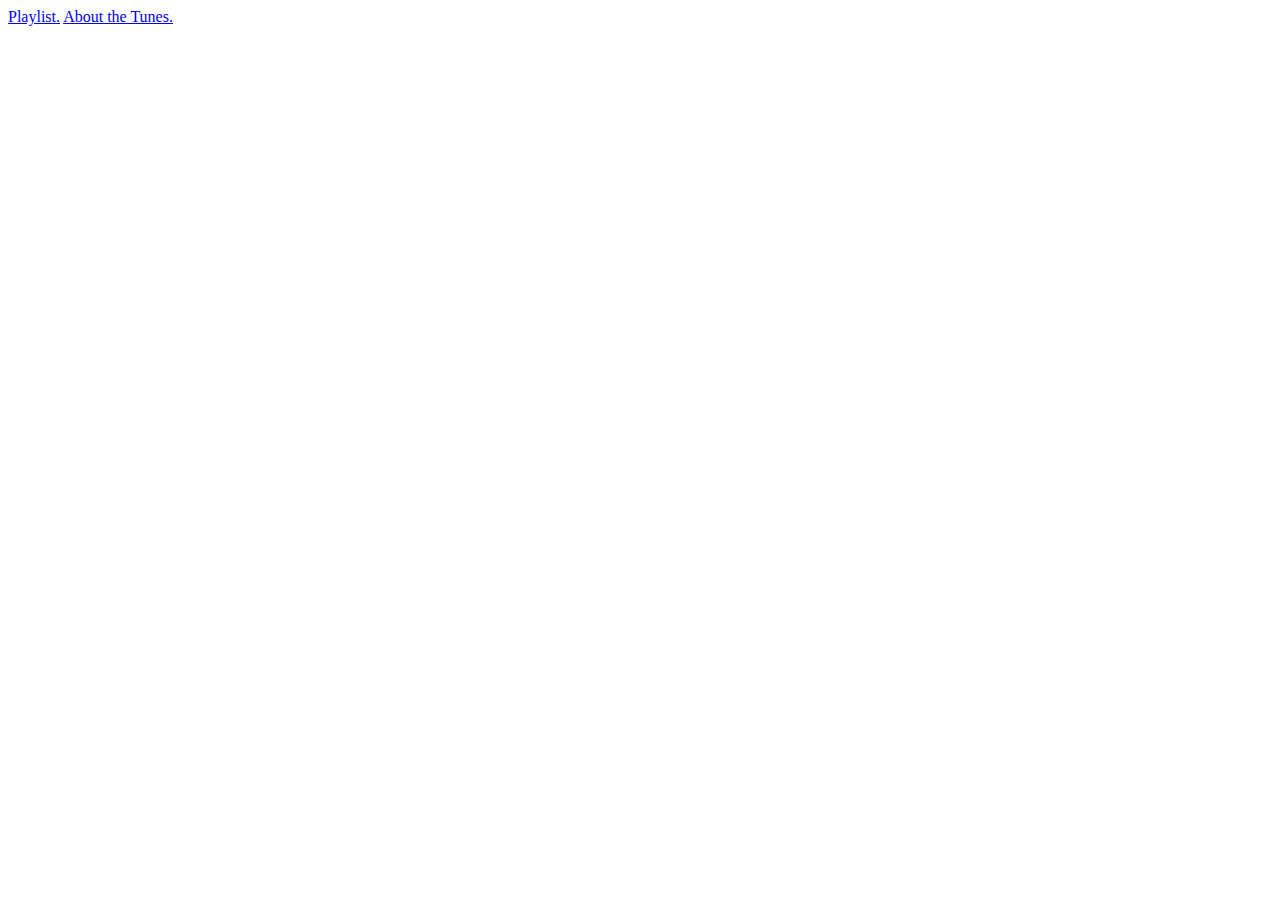
==== pandemusic/index.html @ 10984388 "Add files via upload" ====
<!DOCTYPE html>
<html lang="en">

<head>
    <meta charset="UTF-8">
    <title>Pandemusic.</title>
    <link rel="stylesheet" href="styles.css">
</head>
<body>
    <a href="index.html">Playlist.</a>
    <a href="about.html">About the Tunes.</a>

</body>
</html>
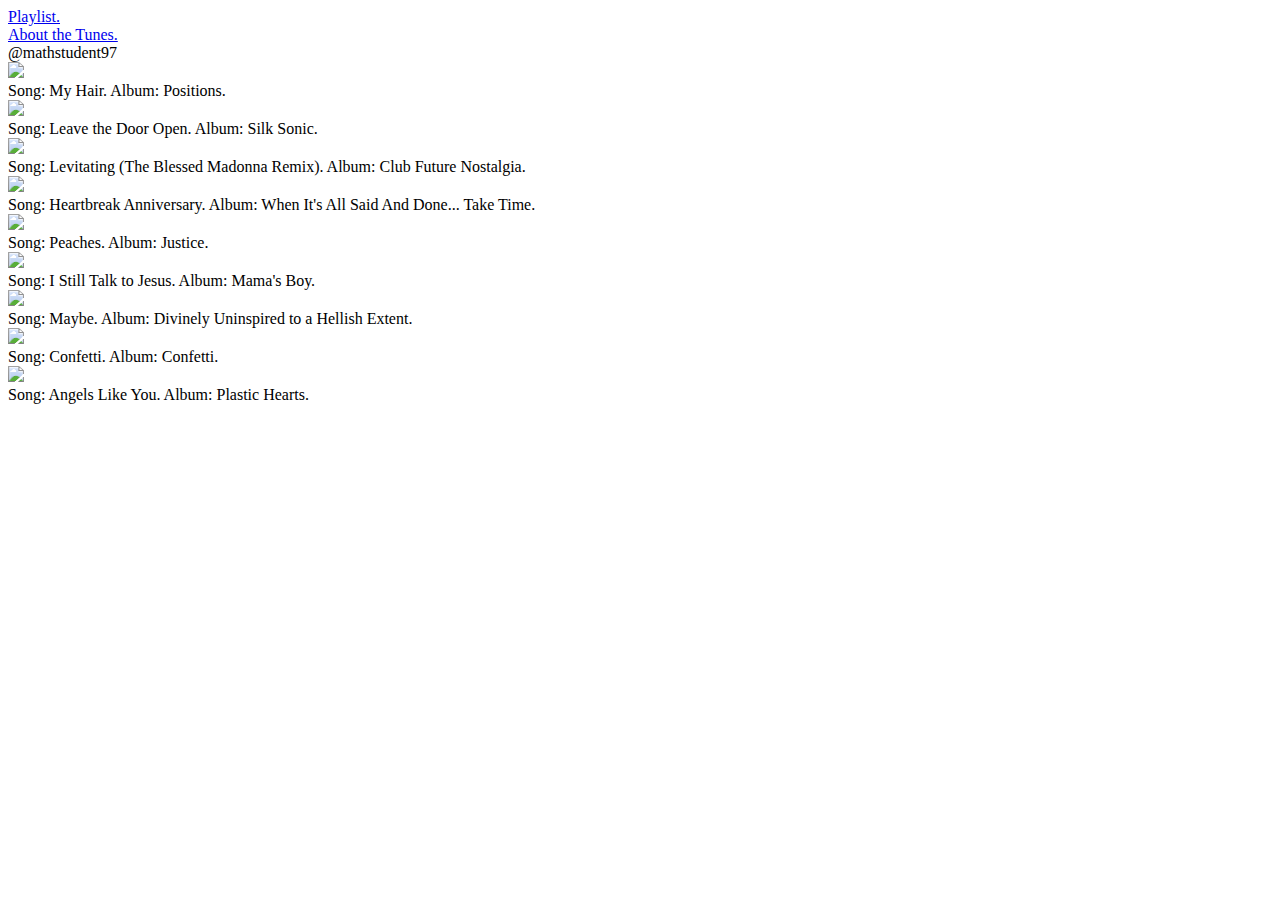
==== commit 71b421e9: "Update index.html" ====
--- a/pandemusic/index.html
+++ b/pandemusic/index.html
@@ -7,8 +7,163 @@
     <link rel="stylesheet" href="styles.css">
 </head>
 <body>
-    <a href="index.html">Playlist.</a>
-    <a href="about.html">About the Tunes.</a>
+    <div class="container">
+        <div class="nav-wrapper">
+            <div class="left-side">
+                <div class="nav-link-wrapper">
+                    <a href="index.html">Playlist.</a>
+                </div>
+
+                <div class="nav-link-wrapper">
+                    <a href="about.html">About the Tunes.</a>
+                </div>
+            </div>
+
+            <div class="right-side">
+                <div class="brand">
+                    <div>@mathstudent97</div>
+                </div>
+            </div>
+        </div>
+
+        <div class="content-wrapper">
+            <div class="portfolio-items-wrapper">
+
+                <div class="portfolio-item-wrapper">
+                    <div class="portfolio-img-background" style="background-image: url(images/song1.jpg);"></div>
+
+                    <div class="img-text-wrapper">
+                        <div class="logo-wrapper">
+                            <img src="images/logos/logo1.png">
+
+                        <div class="song">
+                            Song: My Hair. Album: Positions.
+                        </div>
+
+                        </div>
+                    </div>
+
+                </div>    
+
+                <div class="portfolio-item-wrapper">
+                    <div class="portfolio-img-background" style="background-image: url(images/song2.jpg);"></div>
+
+                    <div class="img-text-wrapper">
+                        <div class="logo-wrapper">
+                            <img src="images/logos/logo2.png">
+
+                        <div class="song">
+                            Song: Leave the Door Open. Album: Silk Sonic.
+                        </div>
+
+                        </div>
+                    </div>
+                </div>
+
+                <div class="portfolio-item-wrapper">
+                    <div class="portfolio-img-background" style="background-image: url(images/song3.jpg);"></div>
+
+                    <div class="img-text-wrapper">
+                        <div class="logo-wrapper">
+                            <img src="images/logos/logo3.png">
+                        
+                            <div class="song">
+                                Song: Levitating (The Blessed Madonna Remix). Album: Club Future Nostalgia.
+                            </div>
+                        </div>
+                    </div>
+                </div>
+
+                <div class="portfolio-item-wrapper">
+                    <div class="portfolio-img-background" style="background-image: url(images/song4.jpg);"></div>
+
+                    <div class="img-text-wrapper">
+                        <div class="logo-wrapper">
+                            <img src="images/logos/logo4.png">
+
+                            <div class="song">
+                                Song: Heartbreak Anniversary. Album: When It's All Said And Done... Take Time.
+                            </div>
+                        </div>
+                    </div>
+                </div>
+
+                <div class="portfolio-item-wrapper">
+                    <div class="portfolio-img-background" style="background-image: url(images/song5.jpg);"></div>
+
+                    <div class="img-text-wrapper">
+                        <div class="logo-wrapper">
+                            <img src="images/logos/logo5.png">
+
+                            <div class="song">
+                                Song: Peaches. Album: Justice.
+                            </div>
+                        </div>
+                    </div>
+                </div>
+
+                <div class="portfolio-item-wrapper">
+                    <div class="portfolio-img-background" style="background-image: url(images/song6.jpg);"></div>
+
+                    <div class="img-text-wrapper">
+                        <div class="logo-wrapper">
+                            <img src="images/logos/logo6.png">
+
+                            <div class="song">
+                                Song: I Still Talk to Jesus. Album: Mama's Boy.
+                            </div>
+                        </div>
+                    </div>
+                </div>
+
+                <div class="portfolio-item-wrapper">
+                    <div class="portfolio-img-background" style="background-image: url(images/song7.jpg);"></div>
+
+                    <div class="img-text-wrapper">
+                        <div class="logo-wrapper">
+                            <img src="images/logos/logo7.png">
+
+                            <div class="song">
+                                Song: Maybe. Album: Divinely Uninspired to a Hellish Extent.
+                            </div>
+                        </div>
+                    </div>
+                </div>
+
+                <div class="portfolio-item-wrapper">
+                    <div class="portfolio-img-background" style="background-image: url(images/song8.jpg);"></div>
+
+                    <div class="img-text-wrapper">
+                        <div class="logo-wrapper">
+                            <img src="images/logos/logo8.png">
+
+                            <div class="song">
+                                Song: Confetti. Album: Confetti.
+                            </div>
+                        </div>
+                    </div>
+                </div>
+
+                <div class="portfolio-item-wrapper">
+                    <div class="portfolio-img-background" style="background-image: url(images/song9.jpg);"></div>
+
+                    <div class="img-text-wrapper">
+                        <div class="logo-wrapper">
+                            <img src="images/logos/logo9.png">
+
+                            <div class="song">
+                                Song: Angels Like You. Album: Plastic Hearts.
+                            </div>
+                        </div>
+                    </div>
+                </div>
+
+            </div>
+        </div>
+
+
+
+    </div>
 
 </body>
-</html>+</html>
--- a/pandemusic/styles.css
+++ b/pandemusic/styles.css
@@ -0,0 +1,7 @@
+.placeholder {
+    background-color: red;
+}
+
+.div {
+    background-color: aqua;
+}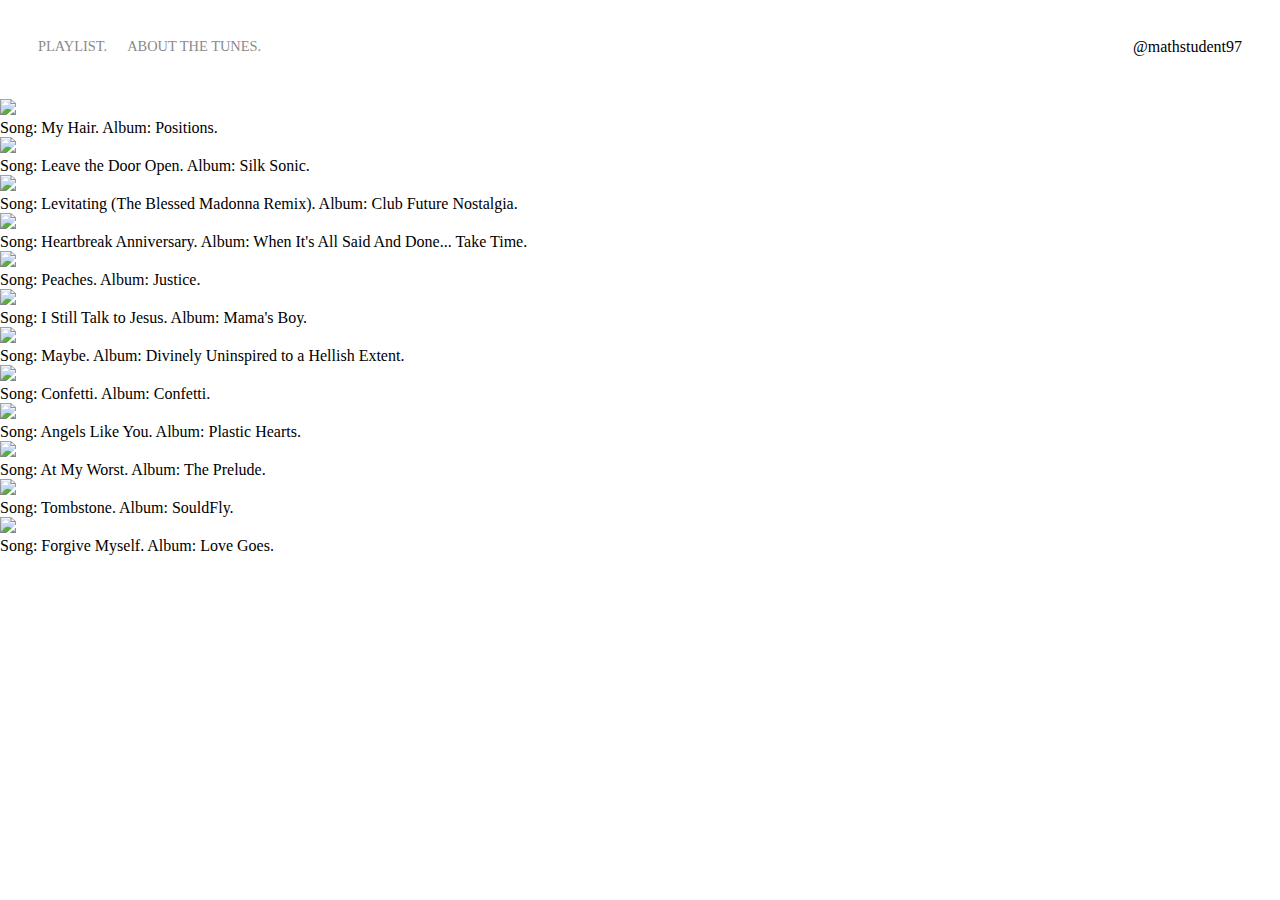
==== commit 9bd7838e: "Update index.html" ====
--- a/pandemusic/index.html
+++ b/pandemusic/index.html
@@ -158,6 +158,48 @@
                     </div>
                 </div>
 
+                <div class="portfolio-item-wrapper">
+                    <div class="portfolio-img-background" style="background-image: url(images/song10.jpg)"></div>
+
+                    <div class="img-text-wrapper">
+                        <div class="logo-wrapper">
+                            <img src="images/logos/logo10.png">
+
+                            <div class="song">
+                                Song: At My Worst. Album: The Prelude.
+                            </div>
+                        </div>
+                    </div>
+                </div>
+
+                <div class="portfolio-item-wrapper">
+                    <div class="portfolio-img-background" style="background-image: url(images/song11.jpg);"></div>
+
+                    <div class="img-text-wrapper">
+                        <div class="logo-wrapper">
+                            <img src="images/logos/logo11.png">
+
+                            <div class="song">
+                                Song: Tombstone. Album: SouldFly.
+                            </div>
+                        </div>
+                    </div>
+                </div>
+
+                <div class="portfolio-item-wrapper">
+                    <div class="portfolio-img-background" style="background-image: url(images/song12.jpg);"></div>
+
+                    <div class="img-text-wrapper">
+                        <div class="logo-wrapper">
+                            <img src="images/logos/logo12.png">
+
+                            <div class="song">
+                                Song: Forgive Myself. Album: Love Goes.
+                            </div>
+                        </div>
+                    </div>
+                </div>
+
             </div>
         </div>
 
--- a/pandemusic/styles.css
+++ b/pandemusic/styles.css
@@ -1,7 +1,60 @@
-.placeholder {
-    background-color: red;
+/* Master Styles */
+
+body {
+    margin: 0px;
+
 }
 
-.div {
-    background-color: aqua;
-}+.container {
+    display: grid;
+    grid-template-columns: 1fr;
+}
+
+/* Nav Styles */
+.nav-wrapper {
+    display: flex;
+    justify-content: space-between;
+    padding: 38px;
+}
+
+.left-side {
+    display: flex;
+
+}
+
+.nav-wrapper > .left-side > div {
+    margin-right: 20px;
+    font-size: 0.9em;
+    text-transform: uppercase;
+
+}
+
+
+.nav-link-wrapper {
+    height: 22px;
+    border-bottom: 1px solid transparent;
+    transition: border-bottom 0.5s;
+}
+
+
+.nav-link-wrapper a {
+    color: #8a8a8a;
+    text-decoration: none;
+    transition: color 0.5s;
+
+}
+
+
+.nav-link-wrapper:hover {
+    border-bottom: 1 px solid black;
+}
+
+.nav-link-wrapper a:hover {
+    color: black;
+}
+
+
+/* Portfolio Styles. */
+
+
+
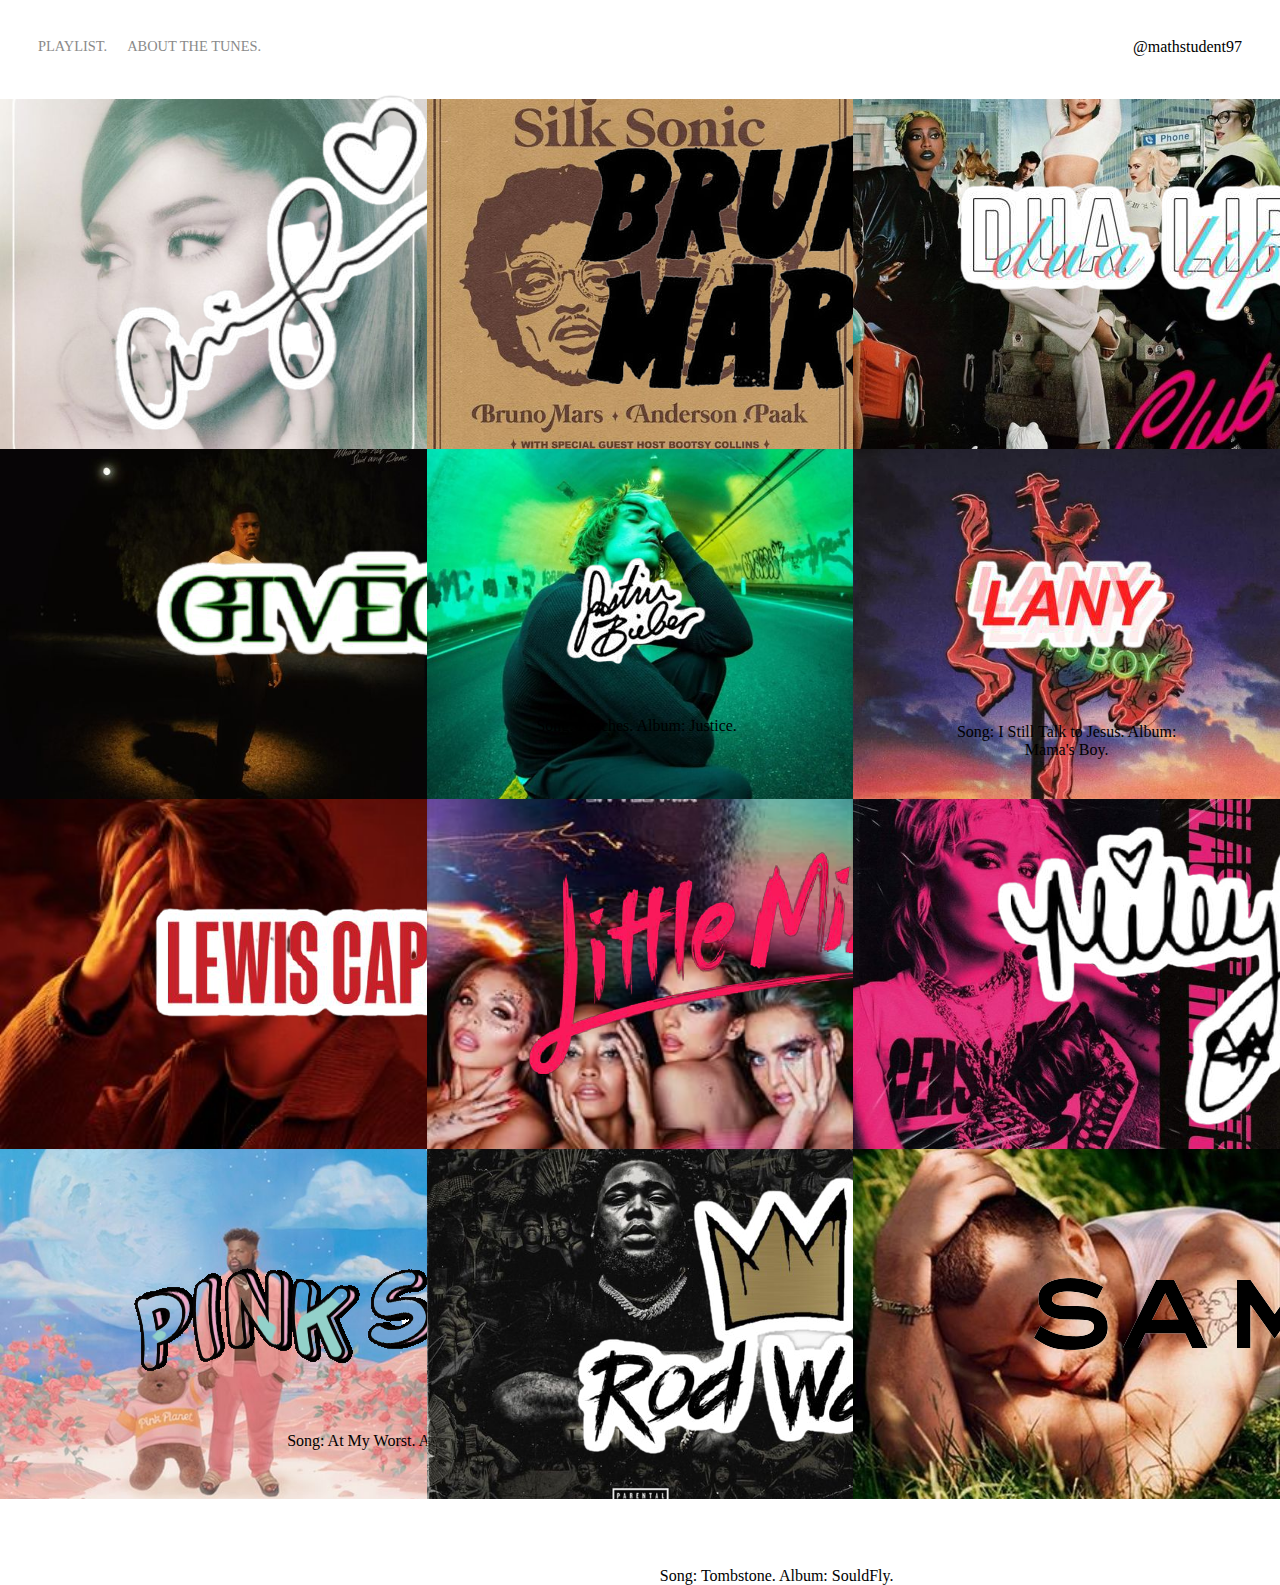
==== commit e8a72514: "Update index.html" ====
--- a/pandemusic/index.html
+++ b/pandemusic/index.html
@@ -26,138 +26,138 @@
             </div>
         </div>
 
+
+
+        <!-- Portfolio Item Wrapper Classes. -->
+        <!-- Everything below the nav bar. -->
+
         <div class="content-wrapper">
+
+            <!-- Images inside the content wrapper. -->
             <div class="portfolio-items-wrapper">
-
-                <div class="portfolio-item-wrapper">
-                    <div class="portfolio-img-background" style="background-image: url(images/song1.jpg);"></div>
-
-                    <div class="img-text-wrapper">
-                        <div class="logo-wrapper">
-                            <img src="images/logos/logo1.png">
-
-                        <div class="song">
-                            Song: My Hair. Album: Positions.
-                        </div>
-
-                        </div>
-                    </div>
-
+                <!-- Each text/image; generally any item, has its own wrapper as well. -->
+                <div class="portfolio-item-wrapper">
+                    <div class="portfolio-img-background" style="background-image:url(images/song1.jpg);"></div>
+                    
+                    <!-- Wrapper for text. -->
+                    <div class="img-text-wrapper">
+                        <!-- Wrapper for logo. -->
+                        <div class="logo-wrapper">
+                            <img src="images/logos/logo1.png" alt="">
+                        </div>
+
+                        <div class="song">Song: My Hair. Album: Positions.</div>
+                    </div>
                 </div>    
 
-                <div class="portfolio-item-wrapper">
-                    <div class="portfolio-img-background" style="background-image: url(images/song2.jpg);"></div>
-
-                    <div class="img-text-wrapper">
-                        <div class="logo-wrapper">
-                            <img src="images/logos/logo2.png">
-
-                        <div class="song">
-                            Song: Leave the Door Open. Album: Silk Sonic.
-                        </div>
-
-                        </div>
-                    </div>
-                </div>
-
-                <div class="portfolio-item-wrapper">
-                    <div class="portfolio-img-background" style="background-image: url(images/song3.jpg);"></div>
-
-                    <div class="img-text-wrapper">
-                        <div class="logo-wrapper">
-                            <img src="images/logos/logo3.png">
-                        
-                            <div class="song">
-                                Song: Levitating (The Blessed Madonna Remix). Album: Club Future Nostalgia.
-                            </div>
-                        </div>
-                    </div>
-                </div>
-
-                <div class="portfolio-item-wrapper">
-                    <div class="portfolio-img-background" style="background-image: url(images/song4.jpg);"></div>
-
-                    <div class="img-text-wrapper">
-                        <div class="logo-wrapper">
-                            <img src="images/logos/logo4.png">
-
-                            <div class="song">
-                                Song: Heartbreak Anniversary. Album: When It's All Said And Done... Take Time.
-                            </div>
-                        </div>
-                    </div>
-                </div>
-
-                <div class="portfolio-item-wrapper">
-                    <div class="portfolio-img-background" style="background-image: url(images/song5.jpg);"></div>
-
-                    <div class="img-text-wrapper">
-                        <div class="logo-wrapper">
-                            <img src="images/logos/logo5.png">
-
-                            <div class="song">
-                                Song: Peaches. Album: Justice.
-                            </div>
-                        </div>
-                    </div>
-                </div>
-
-                <div class="portfolio-item-wrapper">
-                    <div class="portfolio-img-background" style="background-image: url(images/song6.jpg);"></div>
-
-                    <div class="img-text-wrapper">
-                        <div class="logo-wrapper">
-                            <img src="images/logos/logo6.png">
-
-                            <div class="song">
-                                Song: I Still Talk to Jesus. Album: Mama's Boy.
-                            </div>
-                        </div>
-                    </div>
-                </div>
-
-                <div class="portfolio-item-wrapper">
-                    <div class="portfolio-img-background" style="background-image: url(images/song7.jpg);"></div>
-
-                    <div class="img-text-wrapper">
-                        <div class="logo-wrapper">
-                            <img src="images/logos/logo7.png">
-
-                            <div class="song">
-                                Song: Maybe. Album: Divinely Uninspired to a Hellish Extent.
-                            </div>
-                        </div>
-                    </div>
-                </div>
-
-                <div class="portfolio-item-wrapper">
-                    <div class="portfolio-img-background" style="background-image: url(images/song8.jpg);"></div>
-
-                    <div class="img-text-wrapper">
-                        <div class="logo-wrapper">
-                            <img src="images/logos/logo8.png">
-
-                            <div class="song">
-                                Song: Confetti. Album: Confetti.
-                            </div>
-                        </div>
-                    </div>
-                </div>
-
-                <div class="portfolio-item-wrapper">
-                    <div class="portfolio-img-background" style="background-image: url(images/song9.jpg);"></div>
-
-                    <div class="img-text-wrapper">
-                        <div class="logo-wrapper">
-                            <img src="images/logos/logo9.png">
-
-                            <div class="song">
-                                Song: Angels Like You. Album: Plastic Hearts.
-                            </div>
-                        </div>
-                    </div>
-                </div>
-
+
+                <div class="portfolio-item-wrapper">
+                    <div class="portfolio-img-background" style="background-image:url(images/song2.jpg);"></div>
+
+                    <div class="img-text-wrapper">
+
+                        <div class="logo-wrapper">
+                            <img src="images/logos/logo2.png" alt="">
+                        </div>
+
+                        <div class="song">Song: Leave the Door Open. Album: Silk Sonic.</div>
+                    </div>
+                </div>
+
+
+                <div class="portfolio-item-wrapper">
+                    <div class="portfolio-img-background" style="background-image:url(images/song3.jpg);"></div>
+
+                    <div class="img-text-wrapper">
+
+                        <div class="logo-wrapper">
+                            <img src="images/logos/logo3.png" alt="">
+                        </div>
+
+                            <div class="song">Song: Levitating (The Blessed Madonna Remix). Album: Club Future Nostalgia.</div>
+                    </div>
+                </div>
+
+
+                <div class="portfolio-item-wrapper">
+                    <div class="portfolio-img-background" style="background-image:url(images/song4.jpg);"></div>
+
+                    <div class="img-text-wrapper">
+
+                        <div class="logo-wrapper">
+                            <img src="images/logos/logo4.png" alt="">
+                        </div>
+
+                            <div class="song">Song: Heartbreak Anniversary. Album: When It's All Said And Done... Take Time.</div>
+                    </div>
+                </div>
+
+
+                <div class="portfolio-item-wrapper">
+                    <div class="portfolio-img-background" style="background-image:url(images/song5.jpg);"></div>
+
+                    <div class="img-text-wrapper">
+
+                        <div class="logo-wrapper">
+                            <img src="images/logos/logo5.png" alt="">
+                        </div>
+
+                            <div class="song">Song: Peaches. Album: Justice.</div>
+                    </div>
+                </div>
+
+
+                <div class="portfolio-item-wrapper">
+                    <div class="portfolio-img-background" style="background-image:url(images/song6.jpg);"></div>
+
+                    <div class="img-text-wrapper">
+
+                        <div class="logo-wrapper">
+                            <img src="images/logos/logo6.png" alt="">
+                        </div>
+
+                            <div class="song">Song: I Still Talk to Jesus. Album: Mama's Boy.</div>
+                    </div>
+                </div>
+
+
+                <div class="portfolio-item-wrapper">
+                    <div class="portfolio-img-background" style="background-image:url(images/song7.jpg);"></div>
+
+                    <div class="img-text-wrapper">
+                        <div class="logo-wrapper">
+                            <img src="images/logos/logo7.png" alt="">
+                        </div>
+
+                            <div class="song">Song: Maybe. Album: Divinely Uninspired to a Hellish Extent.</div>
+                    </div>
+                </div>
+
+
+                <div class="portfolio-item-wrapper">
+                    <div class="portfolio-img-background" style="background-image:url(images/song8.jpg);"></div>
+
+                    <div class="img-text-wrapper">
+                        <div class="logo-wrapper">
+                            <img src="images/logos/logo8.png" alt="">
+                        </div>
+                            <div class="song">Song: Confetti. Album: Confetti.</div>
+                    </div>
+                </div>
+
+
+                <div class="portfolio-item-wrapper">
+                    <div class="portfolio-img-background" style="background-image:url(images/song9.jpg);"></div>
+
+                    <div class="img-text-wrapper">
+                        <div class="logo-wrapper">
+                            <img src="images/logos/logo9.png"  alt="">
+                        </div>
+                            <div class="song">Song: Angels Like You. Album: Plastic Hearts.</div>
+                    </div>
+                </div>
+
+                
                 <div class="portfolio-item-wrapper">
                     <div class="portfolio-img-background" style="background-image: url(images/song10.jpg)"></div>
 
--- a/pandemusic/styles.css
+++ b/pandemusic/styles.css
@@ -57,4 +57,48 @@
 /* Portfolio Styles. */
 
 
+.portfolio-items-wrapper {
+    display: grid;
+    /* 3 cols; each 1 with a full-sized column. */
+    grid-template-columns: 1fr 1fr 1fr; 
 
+}
+
+
+.portfolio-item-wrapper {
+    /* allows for more flexibility. */
+    position: relative;
+
+}
+
+
+.portfolio-img-background {
+    height: 350px;
+    width: 100%;
+    /* ensure images are cropped, sitting nicely beside each other. */
+    background-size: cover;
+    background-position: center;
+    background-repeat: no-repeat;
+}
+
+
+.img-text-wrapper {
+    position: absolute;
+    top: 0;
+    display: flex;
+    flex-direction: column;
+    /* left to right */
+    justify-content: center;
+    /* top to bottom */
+    align-items: center;
+    height: 100%;
+    text-align: center;
+    padding-left: 100px;
+    padding-right: 100px;
+}
+
+
+.logo-wrapper-img{
+    width: 50%;
+    margin-bottom: 20px;
+}
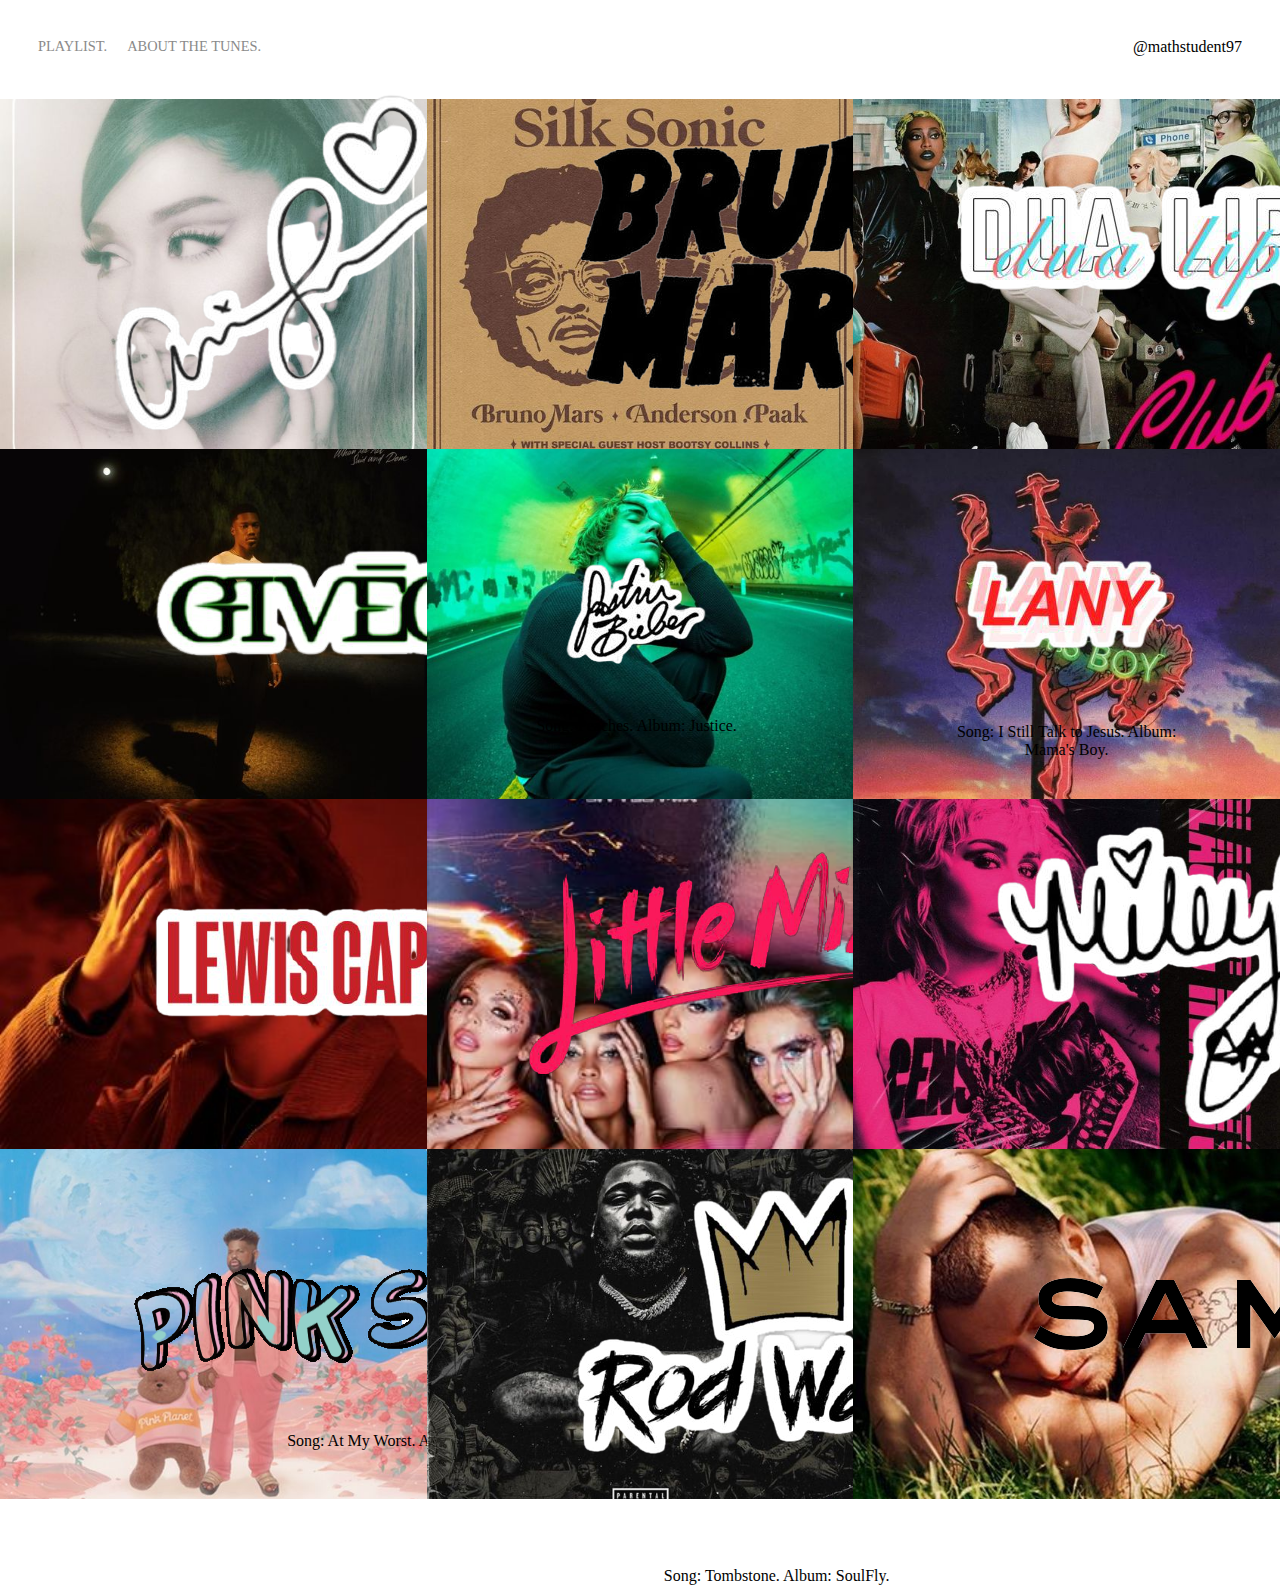
==== commit a747e1f8: "Update index.html" ====
--- a/pandemusic/index.html
+++ b/pandemusic/index.html
@@ -157,47 +157,40 @@
                     </div>
                 </div>
 
-                
-                <div class="portfolio-item-wrapper">
-                    <div class="portfolio-img-background" style="background-image: url(images/song10.jpg)"></div>
-
-                    <div class="img-text-wrapper">
-                        <div class="logo-wrapper">
-                            <img src="images/logos/logo10.png">
-
-                            <div class="song">
-                                Song: At My Worst. Album: The Prelude.
-                            </div>
-                        </div>
-                    </div>
-                </div>
-
-                <div class="portfolio-item-wrapper">
-                    <div class="portfolio-img-background" style="background-image: url(images/song11.jpg);"></div>
-
-                    <div class="img-text-wrapper">
-                        <div class="logo-wrapper">
-                            <img src="images/logos/logo11.png">
-
-                            <div class="song">
-                                Song: Tombstone. Album: SouldFly.
-                            </div>
-                        </div>
-                    </div>
-                </div>
-
-                <div class="portfolio-item-wrapper">
-                    <div class="portfolio-img-background" style="background-image: url(images/song12.jpg);"></div>
-
-                    <div class="img-text-wrapper">
-                        <div class="logo-wrapper">
-                            <img src="images/logos/logo12.png">
-
-                            <div class="song">
-                                Song: Forgive Myself. Album: Love Goes.
-                            </div>
-                        </div>
-                    </div>
+
+                <div class="portfolio-item-wrapper">
+                    <div class="portfolio-img-background" style="background-image:url(images/song10.jpg)"></div>
+
+                    <div class="img-text-wrapper">
+                        <div class="logo-wrapper">
+                            <img src="images/logos/logo10.png" alt="">
+                        </div>
+                            <div class="song">Song: At My Worst. Album: The Prelude.</div>
+                    </div>
+                </div>
+
+
+                <div class="portfolio-item-wrapper">
+                    <div class="portfolio-img-background" style="background-image:url(images/song11.jpg);"></div>
+
+                    <div class="img-text-wrapper">
+                        <div class="logo-wrapper">
+                            <img src="images/logos/logo11.png" alt="">
+                        </div>
+                            <div class="song">Song: Tombstone. Album: SoulFly.</div>
+                    </div>
+                </div>
+
+
+                <div class="portfolio-item-wrapper">
+                    <div class="portfolio-img-background" style="background-image:url(images/song12.jpg);"></div>
+
+                    <div class="img-text-wrapper">
+                        <div class="logo-wrapper">
+                            <img src="images/logos/logo12.png" alt="">
+                        </div>
+                            <div class="song">Song: Forgive Myself. Album: Love Goes.</div>
+                        </div>
                 </div>
 
             </div>
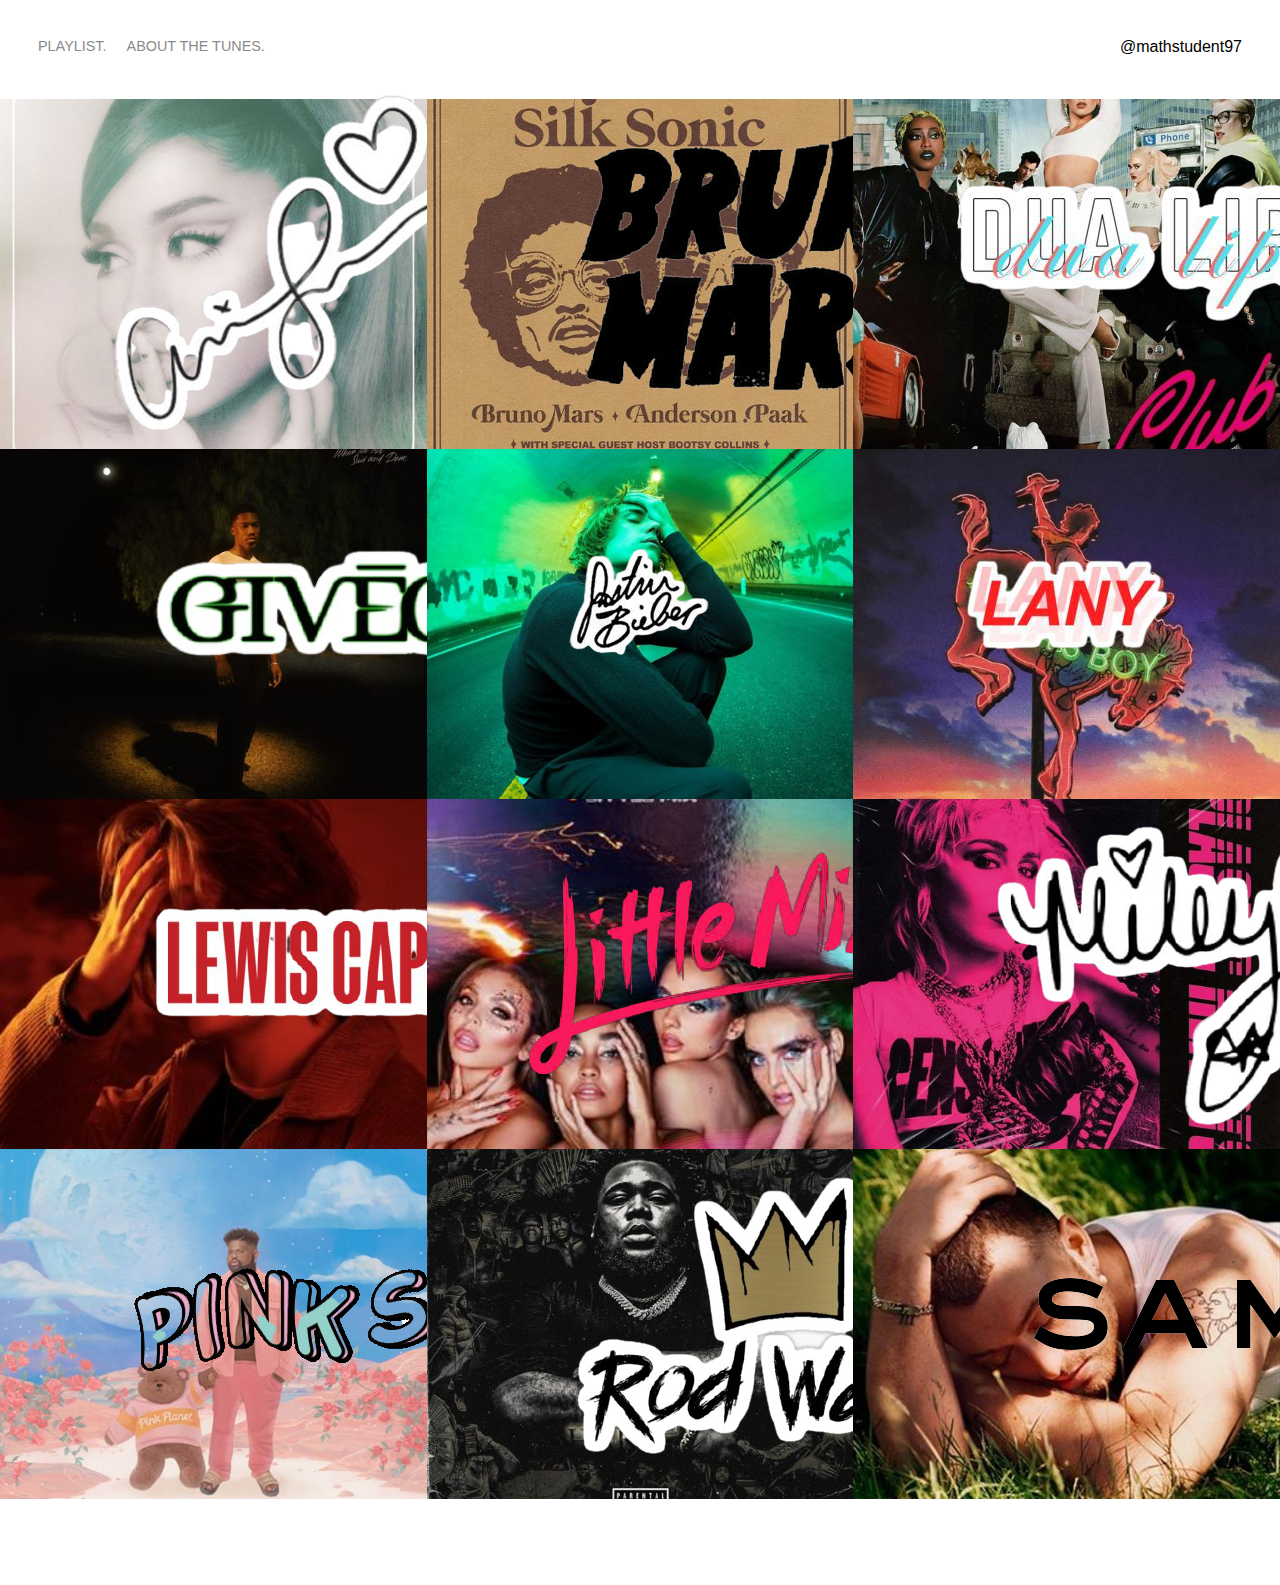
==== commit c4be7f55: "Update index.html" ====
--- a/pandemusic/index.html
+++ b/pandemusic/index.html
@@ -195,10 +195,29 @@
 
             </div>
         </div>
-
-
-
-    </div>
+     </div>
+
+
+
 
 </body>
+
+<!--  Javascript.-->
+<script>
+    // Select the portfolio items.
+    const portfolioItems = document.querySelectorAll('.portfolio-item-wrapper');
+
+    portfolioItems.forEach(portfolioItem => {
+    // In Javascript, 'hoverover' is 'mouseover'.
+    portfolioItem.addEventListener('mouseover', () => {
+        console.log(portfolioItem.childNodes[1].classList)
+        portfolioItem.childNodes[1].classList.add('img-darken');
+    });
+
+    portfolioItem.addEventListener('mouseout', () => {
+    console.log(portfolioItem.childNodes[1].classList)
+    portfolioItem.childNodes[1].classList.remove('img-darken');
+    });
+    });
+</script>
 </html>
--- a/pandemusic/styles.css
+++ b/pandemusic/styles.css
@@ -1,6 +1,7 @@
 /* Master Styles */
 
 body {
+    font-family: 'Russo One', sans-serif;
     margin: 0px;
 
 }
@@ -10,7 +11,10 @@
     grid-template-columns: 1fr;
 }
 
+
+
 /* Nav Styles */
+
 .nav-wrapper {
     display: flex;
     justify-content: space-between;
@@ -29,13 +33,12 @@
 
 }
 
-
 .nav-link-wrapper {
     height: 22px;
     border-bottom: 1px solid transparent;
+    /* Animation. */
     transition: border-bottom 0.5s;
 }
-
 
 .nav-link-wrapper a {
     color: #8a8a8a;
@@ -44,7 +47,6 @@
 
 }
 
-
 .nav-link-wrapper:hover {
     border-bottom: 1 px solid black;
 }
@@ -52,6 +54,18 @@
 .nav-link-wrapper a:hover {
     color: black;
 }
+
+.active-nav-link {
+    border-bottom: 1px solid black;
+}
+
+.active-nav-link a{
+    color: black !important;
+}
+
+
+/* End of nav bar design / layout. */
+
 
 
 /* Portfolio Styles. */
@@ -74,8 +88,9 @@
 
 .portfolio-img-background {
     height: 350px;
+    /* Width adjusts automatically. */
     width: 100%;
-    /* ensure images are cropped, sitting nicely beside each other. */
+    /* Ensure images are cropped, sitting nicely beside each other. */
     background-size: cover;
     background-position: center;
     background-repeat: no-repeat;
@@ -83,22 +98,69 @@
 
 
 .img-text-wrapper {
+    /* 'absolute' requires parent element 'relative'. */
     position: absolute;
+    /* Top position. */
     top: 0;
     display: flex;
     flex-direction: column;
-    /* left to right */
+    /* Left to right alignment. */
     justify-content: center;
-    /* top to bottom */
+    /* Top to bottom */
     align-items: center;
+    /*  Full height. */
     height: 100%;
     text-align: center;
     padding-left: 100px;
     padding-right: 100px;
 }
 
+.img-text-wrapper .song {
+    transition: 1s;
+    font-weight: 600;
+    color: transparent;
+}
 
+.img-text-wrapper:hover .song {
+    color: whitesmoke;
+    font-weight: 600;
+}
+
+
+
+/* Image animation. */
+/* Darkens the image. */
+/* Javascript will add and remove this class when hovering over this. */
+
+.img-darken {
+    transition: 1s;
+    filter: brightness(10%);
+}
+
+/* Style the logo image */
+/* Want: logos to be the same size. */
 .logo-wrapper-img{
     width: 50%;
     margin-bottom: 20px;
 }
+
+
+
+/* About Page. */
+.two-column-wrapper {
+    display: grid;
+    grid-template-columns: 1fr 1fr;
+
+}
+
+.profile-image-wrapper img {
+    width: 100%;
+}
+
+.profile-content-wrapper {
+    padding: 30px;
+}
+
+.profile-content-wrapper h1 {
+    color: indigo;
+}
